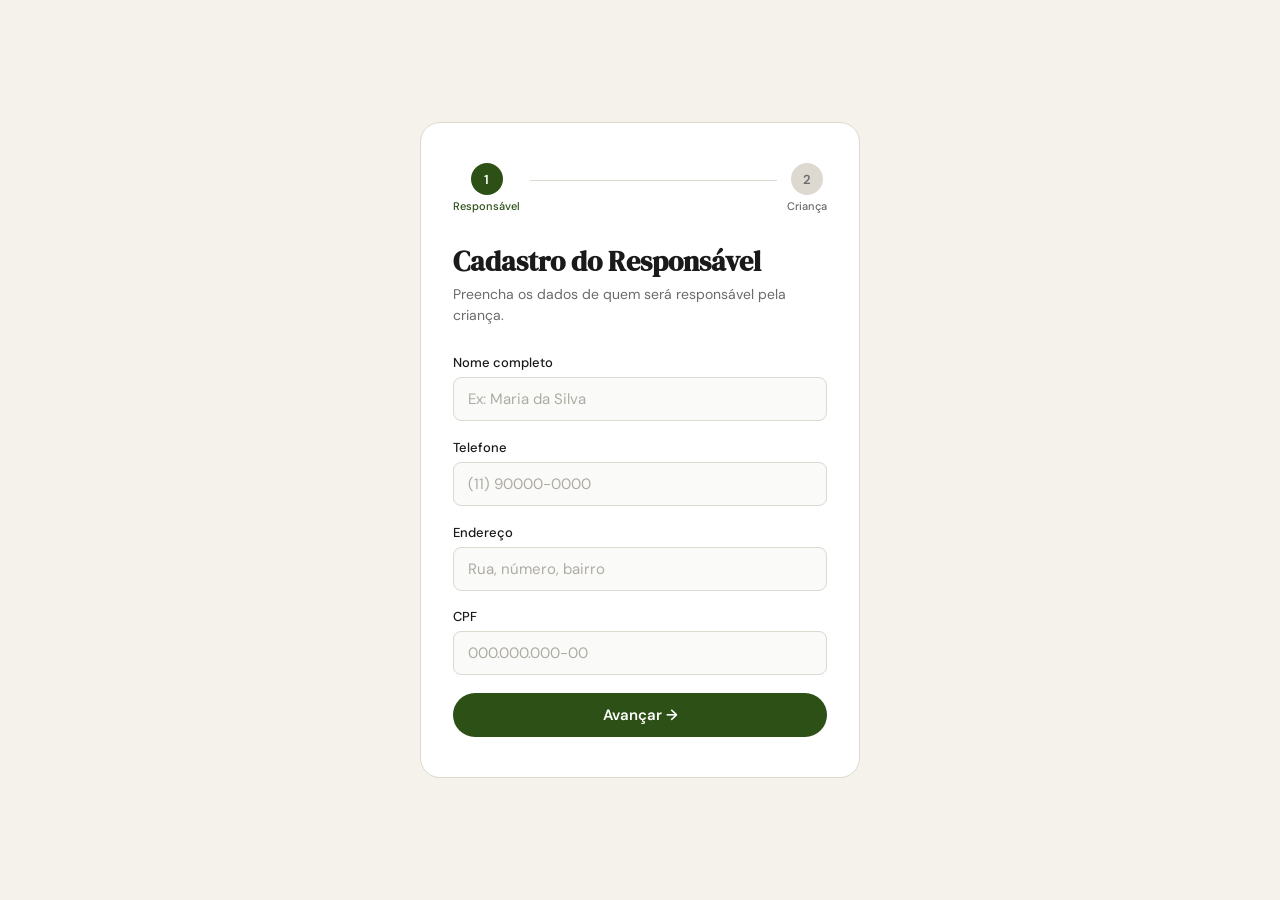
==== index.html @ 042e8318 "Atualização" ====
<!DOCTYPE html>
<html lang="pt-br">
<head>
  <meta charset="UTF-8">
  <meta name="viewport" content="width=device-width, initial-scale=1.0">
  <title>Cadastro</title>
  <style>
    @import url('https://fonts.googleapis.com/css2?family=DM+Sans:wght@400;500;600&family=DM+Serif+Display&display=swap');
 
    *, *::before, *::after { box-sizing: border-box; margin: 0; padding: 0; }
 
    :root {
      --bg: #F5F2EC;
      --surface: #FFFFFF;
      --accent: #2D5016;
      --accent-light: #E8F0DF;
      --text: #1A1A1A;
      --muted: #6B6B6B;
      --border: #DDD9D0;
      --error: #C0392B;
      --error-bg: #FDF0EE;
      --radius: 12px;
      --radius-sm: 8px;
    }
 
    body {
      font-family: 'DM Sans', sans-serif;
      background: var(--bg);
      min-height: 100vh;
      display: flex;
      align-items: center;
      justify-content: center;
      padding: 2rem 1rem;
    }
 
    /* ── Telas ── */
    .tela { display: none; width: 100%; justify-content: center; }
    .tela.ativa { display: flex; }
 
    .container {
      background: var(--surface);
      border-radius: 20px;
      border: 1px solid var(--border);
      padding: 2.5rem 2rem;
      width: 100%;
      max-width: 440px;
      animation: fadeUp 0.35s ease both;
    }
 
    @keyframes fadeUp {
      from { opacity: 0; transform: translateY(14px); }
      to   { opacity: 1; transform: translateY(0); }
    }
 
    /* ── Steps ── */
    .steps { display: flex; align-items: center; margin-bottom: 2rem; }
 
    .step { display: flex; flex-direction: column; align-items: center; gap: 4px; }
 
    .step-num {
      width: 32px; height: 32px; border-radius: 50%;
      background: var(--border); color: var(--muted);
      font-size: 13px; font-weight: 600;
      display: flex; align-items: center; justify-content: center;
      transition: all 0.25s;
    }
    .step.ativo .step-num  { background: var(--accent); color: #fff; }
    .step.feito .step-num  { background: var(--accent-light); color: var(--accent); }
 
    .step-label { font-size: 11px; color: var(--muted); font-weight: 500; }
    .step.ativo .step-label { color: var(--accent); }
 
    .step-line { flex: 1; height: 1px; background: var(--border); margin: 0 10px 16px; }
    .step-line.ativo { background: var(--accent); }
 
    /* ── Textos ── */
    h1 {
      font-family: 'DM Serif Display', serif;
      font-size: 1.75rem; color: var(--text);
      margin-bottom: 0.35rem; line-height: 1.2;
    }
    .sub { font-size: 14px; color: var(--muted); margin-bottom: 1.75rem; line-height: 1.5; }
 
    /* ── Campos ── */
    .field { margin-bottom: 1.1rem; }
    .field label { display: block; font-size: 13px; font-weight: 500; color: var(--text); margin-bottom: 6px; }
 
    .field input {
      width: 100%; padding: 11px 14px;
      border: 1px solid var(--border); border-radius: var(--radius-sm);
      font-size: 15px; font-family: 'DM Sans', sans-serif;
      color: var(--text); background: #FAFAF8; outline: none;
      transition: border-color 0.2s, box-shadow 0.2s;
    }
    .field input:focus {
      border-color: var(--accent);
      box-shadow: 0 0 0 3px rgba(45,80,22,0.1);
      background: #fff;
    }
    .field input::placeholder { color: #AEABA4; }
 
    .field .err { display: none; font-size: 12px; color: var(--error); margin-top: 5px; }
    .field.erro input  { border-color: var(--error); background: var(--error-bg); }
    .field.erro .err   { display: block; }
 
    /* ── Botões ── */
    .btn {
      flex: 1; padding: 12px;
      background: var(--accent); color: #fff;
      border: none; border-radius: 999px;
      font-size: 15px; font-weight: 600;
      font-family: 'DM Sans', sans-serif;
      cursor: pointer; transition: opacity 0.15s, transform 0.12s;
    }
    .btn:hover  { opacity: 0.88; }
    .btn:active { transform: scale(0.98); }
 
    .btn-sec {
      flex: 1; padding: 12px;
      background: transparent; color: var(--muted);
      border: 1px solid var(--border); border-radius: 999px;
      font-size: 15px; font-weight: 500;
      font-family: 'DM Sans', sans-serif;
      cursor: pointer; transition: background 0.15s;
    }
    .btn-sec:hover { background: var(--bg); }
 
    .btn-group { display: flex; gap: 8px; margin-top: 0.5rem; }
    .btn-solo  { display: flex; margin-top: 0.5rem; }
 
    /* ── Sucesso ── */
    .check-circle {
      width: 56px; height: 56px; border-radius: 50%;
      background: var(--accent-light); color: var(--accent);
      font-size: 22px; font-weight: 700;
      display: flex; align-items: center; justify-content: center;
      margin-bottom: 1.25rem;
    }
 
    .card-resumo {
      background: var(--bg); border: 1px solid var(--border);
      border-radius: var(--radius); padding: 1.25rem;
      margin: 1.5rem 0;
    }
 
    .card-resumo h2 {
      font-size: 11px; text-transform: uppercase;
      letter-spacing: 0.08em; color: var(--muted);
      font-weight: 600; margin-bottom: 0.75rem;
    }
 
    .resumo-row {
      display: flex; justify-content: space-between;
      align-items: flex-start; gap: 1rem;
      padding: 6px 0; border-bottom: 1px solid var(--border);
      font-size: 13px;
    }
    .resumo-row:last-child { border-bottom: none; }
    .resumo-row span   { color: var(--muted); }
    .resumo-row strong { color: var(--text); font-weight: 500; text-align: right; word-break: break-word; max-width: 60%; }
 
    .divider { height: 1px; background: var(--border); margin: 1rem 0; }
  </style>
</head>
<body>
 
  <!-- ══ TELA 1: Responsável ══ -->
  <div class="tela ativa" id="tela-1">
    <div class="container">
 
      <div class="steps">
        <div class="step ativo" id="s1">
          <div class="step-num">1</div>
          <div class="step-label">Responsável</div>
        </div>
        <div class="step-line" id="linha"></div>
        <div class="step" id="s2">
          <div class="step-num">2</div>
          <div class="step-label">Criança</div>
        </div>
      </div>
 
      <h1>Cadastro do Responsável</h1>
      <p class="sub">Preencha os dados de quem será responsável pela criança.</p>
 
      <div class="field" id="f-nome">
        <label for="nome">Nome completo</label>
        <input type="text" id="nome" placeholder="Ex: Maria da Silva">
        <span class="err">Campo obrigatório</span>
      </div>
 
      <div class="field" id="f-tel">
        <label for="tel">Telefone</label>
        <input type="text" id="tel" placeholder="(11) 90000-0000" maxlength="15">
        <span class="err">Campo obrigatório</span>
      </div>
 
      <div class="field" id="f-end">
        <label for="end">Endereço</label>
        <input type="text" id="end" placeholder="Rua, número, bairro">
        <span class="err">Campo obrigatório</span>
      </div>
 
      <div class="field" id="f-cpf">
        <label for="cpf">CPF</label>
        <input type="text" id="cpf" placeholder="000.000.000-00" maxlength="14">
        <span class="err">Campo obrigatório</span>
      </div>
 
      <div class="btn-solo">
        <button class="btn" onclick="irParaCrianca()">Avançar →</button>
      </div>
 
    </div>
  </div>
 
  <!-- ══ TELA 2: Criança ══ -->
  <div class="tela" id="tela-2">
    <div class="container">
 
      <div class="steps">
        <div class="step feito">
          <div class="step-num">✓</div>
          <div class="step-label">Responsável</div>
        </div>
        <div class="step-line ativo"></div>
        <div class="step ativo">
          <div class="step-num">2</div>
          <div class="step-label">Criança</div>
        </div>
      </div>
 
      <h1>Cadastro da Criança</h1>
      <p class="sub">Agora informe os dados da criança.</p>
 
      <div class="field" id="f-nc">
        <label for="nc">Nome da criança</label>
        <input type="text" id="nc" placeholder="Ex: João da Silva">
        <span class="err">Campo obrigatório</span>
      </div>
 
      <div class="field" id="f-idade">
        <label for="idade">Idade</label>
        <input type="number" id="idade" placeholder="Ex: 8" min="0" max="17">
        <span class="err">Campo obrigatório</span>
      </div>
 
      <div class="field" id="f-escola">
        <label for="escola">Escola</label>
        <input type="text" id="escola" placeholder="Ex: E.M. Monteiro Lobato">
        <span class="err">Campo obrigatório</span>
      </div>
 
      <div class="btn-group">
        <button class="btn-sec" onclick="voltarParaResponsavel()">← Voltar</button>
        <button class="btn"     onclick="finalizar()">Finalizar →</button>
      </div>
 
    </div>
  </div>
 
  <!-- ══ TELA 3: Sucesso ══ -->
  <div class="tela" id="tela-3">
    <div class="container">
 
      <div class="check-circle">✓</div>
      <h1>Cadastro Finalizado!</h1>
      <p class="sub">Todos os dados foram registrados com sucesso.</p>
 
      <div class="card-resumo">
        <h2>Responsável</h2>
        <div class="resumo-row"><span>Nome</span>    <strong id="r-nome"></strong></div>
        <div class="resumo-row"><span>Telefone</span><strong id="r-tel"></strong></div>
        <div class="resumo-row"><span>Endereço</span><strong id="r-end"></strong></div>
        <div class="resumo-row"><span>CPF</span>     <strong id="r-cpf"></strong></div>
 
        <div class="divider"></div>
 
        <h2>Criança</h2>
        <div class="resumo-row"><span>Nome</span>    <strong id="r-nc"></strong></div>
        <div class="resumo-row"><span>Idade</span>   <strong id="r-idade"></strong></div>
        <div class="resumo-row"><span>Escola</span>  <strong id="r-escola"></strong></div>
      </div>
 
      <div class="btn-solo">
        <button class="btn" onclick="novoCadastro()">Novo Cadastro</button>
      </div>
 
    </div>
  </div>
 
  <script>
    // Dados em memória (sem localStorage)
    const dados = {}
 
    // ── Máscaras ──
    document.getElementById('tel').addEventListener('input', function () {
      let v = this.value.replace(/\D/g, '').slice(0, 11)
      if (v.length > 10) v = v.replace(/^(\d{2})(\d{5})(\d{4})/, '($1) $2-$3')
      else if (v.length > 6) v = v.replace(/^(\d{2})(\d{4})(\d*)/, '($1) $2-$3')
      else if (v.length > 2) v = v.replace(/^(\d{2})(\d*)/, '($1) $2')
      this.value = v
    })
 
    document.getElementById('cpf').addEventListener('input', function () {
      let v = this.value.replace(/\D/g, '').slice(0, 11)
      if (v.length > 9) v = v.replace(/^(\d{3})(\d{3})(\d{3})(\d{1,2})/, '$1.$2.$3-$4')
      else if (v.length > 6) v = v.replace(/^(\d{3})(\d{3})(\d*)/, '$1.$2.$3')
      else if (v.length > 3) v = v.replace(/^(\d{3})(\d*)/, '$1.$2')
      this.value = v
    })
 
    // ── Helpers ──
    function mostrarTela(id) {
      document.querySelectorAll('.tela').forEach(t => t.classList.remove('ativa'))
      document.getElementById(id).classList.add('ativa')
      // Força re-animação
      const c = document.querySelector('#' + id + ' .container')
      c.style.animation = 'none'
      c.offsetHeight // reflow
      c.style.animation = ''
    }
 
    function validar(inputId, fieldId) {
      const val = document.getElementById(inputId).value.trim()
      const field = document.getElementById(fieldId)
      if (!val) { field.classList.add('erro'); return false }
      field.classList.remove('erro'); return true
    }
 
    // ── Tela 1 → 2 ──
    function irParaCrianca() {
      const ok = [
        validar('nome', 'f-nome'),
        validar('tel',  'f-tel'),
        validar('end',  'f-end'),
        validar('cpf',  'f-cpf')
      ].every(Boolean)
 
      if (!ok) return
 
      dados.nome = document.getElementById('nome').value.trim()
      dados.tel  = document.getElementById('tel').value.trim()
      dados.end  = document.getElementById('end').value.trim()
      dados.cpf  = document.getElementById('cpf').value.trim()
 
      mostrarTela('tela-2')
    }
 
    // ── Tela 2 → 1 ──
    function voltarParaResponsavel() {
      mostrarTela('tela-1')
    }
 
    // ── Tela 2 → 3 ──
    function finalizar() {
      const ok = [
        validar('nc',     'f-nc'),
        validar('idade',  'f-idade'),
        validar('escola', 'f-escola')
      ].every(Boolean)
 
      if (!ok) return
 
      dados.nc     = document.getElementById('nc').value.trim()
      dados.idade  = document.getElementById('idade').value.trim() + ' anos'
      dados.escola = document.getElementById('escola').value.trim()
 
      // Preenche o resumo
      document.getElementById('r-nome').textContent  = dados.nome
      document.getElementById('r-tel').textContent   = dados.tel
      document.getElementById('r-end').textContent   = dados.end
      document.getElementById('r-cpf').textContent   = dados.cpf
      document.getElementById('r-nc').textContent    = dados.nc
      document.getElementById('r-idade').textContent = dados.idade
      document.getElementById('r-escola').textContent= dados.escola
 
      mostrarTela('tela-3')
    }
 
    // ── Recomeçar ──
    function novoCadastro() {
      ['nome','tel','end','cpf','nc','idade','escola'].forEach(id => {
        document.getElementById(id).value = ''
      })
      ;['f-nome','f-tel','f-end','f-cpf','f-nc','f-idade','f-escola'].forEach(id => {
        document.getElementById(id).classList.remove('erro')
      })
      Object.keys(dados).forEach(k => delete dados[k])
      mostrarTela('tela-1')
    }
  </script>
 
</body>
</html>
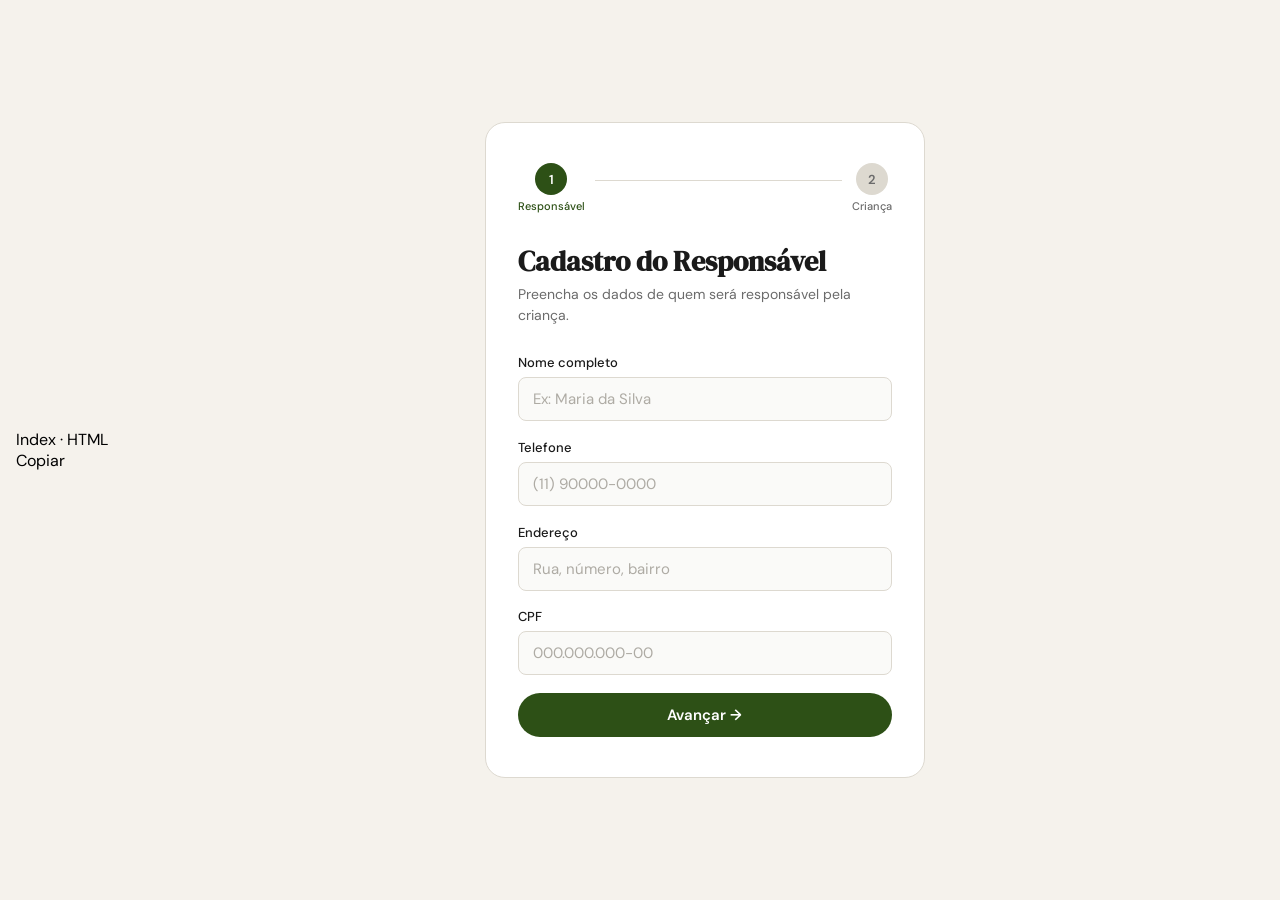
==== commit 560d13b4: "Atualização" ====
--- a/index.html
+++ b/index.html
@@ -1,3 +1,5 @@
+Index · HTML
+Copiar
 
 <!DOCTYPE html>
 <html lang="pt-br">
@@ -34,7 +36,6 @@
       padding: 2rem 1rem;
     }
  
-    /* ── Telas ── */
     .tela { display: none; width: 100%; justify-content: center; }
     .tela.ativa { display: flex; }
  
@@ -53,11 +54,8 @@
       to   { opacity: 1; transform: translateY(0); }
     }
  
-    /* ── Steps ── */
     .steps { display: flex; align-items: center; margin-bottom: 2rem; }
- 
     .step { display: flex; flex-direction: column; align-items: center; gap: 4px; }
- 
     .step-num {
       width: 32px; height: 32px; border-radius: 50%;
       background: var(--border); color: var(--muted);
@@ -65,16 +63,13 @@
       display: flex; align-items: center; justify-content: center;
       transition: all 0.25s;
     }
-    .step.ativo .step-num  { background: var(--accent); color: #fff; }
-    .step.feito .step-num  { background: var(--accent-light); color: var(--accent); }
- 
+    .step.ativo .step-num { background: var(--accent); color: #fff; }
+    .step.feito .step-num { background: var(--accent-light); color: var(--accent); }
     .step-label { font-size: 11px; color: var(--muted); font-weight: 500; }
     .step.ativo .step-label { color: var(--accent); }
- 
     .step-line { flex: 1; height: 1px; background: var(--border); margin: 0 10px 16px; }
     .step-line.ativo { background: var(--accent); }
  
-    /* ── Textos ── */
     h1 {
       font-family: 'DM Serif Display', serif;
       font-size: 1.75rem; color: var(--text);
@@ -82,10 +77,8 @@
     }
     .sub { font-size: 14px; color: var(--muted); margin-bottom: 1.75rem; line-height: 1.5; }
  
-    /* ── Campos ── */
     .field { margin-bottom: 1.1rem; }
     .field label { display: block; font-size: 13px; font-weight: 500; color: var(--text); margin-bottom: 6px; }
- 
     .field input {
       width: 100%; padding: 11px 14px;
       border: 1px solid var(--border); border-radius: var(--radius-sm);
@@ -99,12 +92,10 @@
       background: #fff;
     }
     .field input::placeholder { color: #AEABA4; }
- 
     .field .err { display: none; font-size: 12px; color: var(--error); margin-top: 5px; }
-    .field.erro input  { border-color: var(--error); background: var(--error-bg); }
-    .field.erro .err   { display: block; }
- 
-    /* ── Botões ── */
+    .field.erro input { border-color: var(--error); background: var(--error-bg); }
+    .field.erro .err  { display: block; }
+ 
     .btn {
       flex: 1; padding: 12px;
       background: var(--accent); color: #fff;
@@ -115,6 +106,7 @@
     }
     .btn:hover  { opacity: 0.88; }
     .btn:active { transform: scale(0.98); }
+    .btn:disabled { opacity: 0.55; cursor: not-allowed; transform: none; }
  
     .btn-sec {
       flex: 1; padding: 12px;
@@ -129,7 +121,23 @@
     .btn-group { display: flex; gap: 8px; margin-top: 0.5rem; }
     .btn-solo  { display: flex; margin-top: 0.5rem; }
  
-    /* ── Sucesso ── */
+    .spinner {
+      display: inline-block; width: 16px; height: 16px;
+      border: 2px solid rgba(255,255,255,0.4);
+      border-top-color: #fff; border-radius: 50%;
+      animation: spin 0.7s linear infinite;
+      vertical-align: middle; margin-right: 6px;
+    }
+    @keyframes spin { to { transform: rotate(360deg); } }
+ 
+    .alerta-erro {
+      display: none; background: var(--error-bg);
+      border: 1px solid var(--error); border-radius: var(--radius-sm);
+      color: var(--error); font-size: 13px;
+      padding: 10px 14px; margin-top: 12px; line-height: 1.5;
+    }
+    .alerta-erro.visivel { display: block; }
+ 
     .check-circle {
       width: 56px; height: 56px; border-radius: 50%;
       background: var(--accent-light); color: var(--accent);
@@ -140,26 +148,21 @@
  
     .card-resumo {
       background: var(--bg); border: 1px solid var(--border);
-      border-radius: var(--radius); padding: 1.25rem;
-      margin: 1.5rem 0;
-    }
- 
+      border-radius: var(--radius); padding: 1.25rem; margin: 1.5rem 0;
+    }
     .card-resumo h2 {
       font-size: 11px; text-transform: uppercase;
       letter-spacing: 0.08em; color: var(--muted);
       font-weight: 600; margin-bottom: 0.75rem;
     }
- 
     .resumo-row {
       display: flex; justify-content: space-between;
       align-items: flex-start; gap: 1rem;
-      padding: 6px 0; border-bottom: 1px solid var(--border);
-      font-size: 13px;
+      padding: 6px 0; border-bottom: 1px solid var(--border); font-size: 13px;
     }
     .resumo-row:last-child { border-bottom: none; }
     .resumo-row span   { color: var(--muted); }
     .resumo-row strong { color: var(--text); font-weight: 500; text-align: right; word-break: break-word; max-width: 60%; }
- 
     .divider { height: 1px; background: var(--border); margin: 1rem 0; }
   </style>
 </head>
@@ -168,14 +171,13 @@
   <!-- ══ TELA 1: Responsável ══ -->
   <div class="tela ativa" id="tela-1">
     <div class="container">
- 
       <div class="steps">
-        <div class="step ativo" id="s1">
+        <div class="step ativo">
           <div class="step-num">1</div>
           <div class="step-label">Responsável</div>
         </div>
-        <div class="step-line" id="linha"></div>
-        <div class="step" id="s2">
+        <div class="step-line"></div>
+        <div class="step">
           <div class="step-num">2</div>
           <div class="step-label">Criança</div>
         </div>
@@ -189,19 +191,16 @@
         <input type="text" id="nome" placeholder="Ex: Maria da Silva">
         <span class="err">Campo obrigatório</span>
       </div>
- 
       <div class="field" id="f-tel">
         <label for="tel">Telefone</label>
         <input type="text" id="tel" placeholder="(11) 90000-0000" maxlength="15">
         <span class="err">Campo obrigatório</span>
       </div>
- 
       <div class="field" id="f-end">
         <label for="end">Endereço</label>
         <input type="text" id="end" placeholder="Rua, número, bairro">
         <span class="err">Campo obrigatório</span>
       </div>
- 
       <div class="field" id="f-cpf">
         <label for="cpf">CPF</label>
         <input type="text" id="cpf" placeholder="000.000.000-00" maxlength="14">
@@ -211,14 +210,12 @@
       <div class="btn-solo">
         <button class="btn" onclick="irParaCrianca()">Avançar →</button>
       </div>
- 
     </div>
   </div>
  
   <!-- ══ TELA 2: Criança ══ -->
   <div class="tela" id="tela-2">
     <div class="container">
- 
       <div class="steps">
         <div class="step feito">
           <div class="step-num">✓</div>
@@ -239,13 +236,11 @@
         <input type="text" id="nc" placeholder="Ex: João da Silva">
         <span class="err">Campo obrigatório</span>
       </div>
- 
       <div class="field" id="f-idade">
         <label for="idade">Idade</label>
         <input type="number" id="idade" placeholder="Ex: 8" min="0" max="17">
         <span class="err">Campo obrigatório</span>
       </div>
- 
       <div class="field" id="f-escola">
         <label for="escola">Escola</label>
         <input type="text" id="escola" placeholder="Ex: E.M. Monteiro Lobato">
@@ -254,19 +249,21 @@
  
       <div class="btn-group">
         <button class="btn-sec" onclick="voltarParaResponsavel()">← Voltar</button>
-        <button class="btn"     onclick="finalizar()">Finalizar →</button>
-      </div>
- 
+        <button class="btn" id="btn-finalizar" onclick="finalizar()">Finalizar →</button>
+      </div>
+ 
+      <div class="alerta-erro" id="alerta-erro">
+        Não foi possível salvar os dados. Verifique sua conexão e tente novamente.
+      </div>
     </div>
   </div>
  
   <!-- ══ TELA 3: Sucesso ══ -->
   <div class="tela" id="tela-3">
     <div class="container">
- 
       <div class="check-circle">✓</div>
       <h1>Cadastro Finalizado!</h1>
-      <p class="sub">Todos os dados foram registrados com sucesso.</p>
+      <p class="sub">Seus dados foram salvos com sucesso. Em breve entraremos em contato.</p>
  
       <div class="card-resumo">
         <h2>Responsável</h2>
@@ -274,9 +271,7 @@
         <div class="resumo-row"><span>Telefone</span><strong id="r-tel"></strong></div>
         <div class="resumo-row"><span>Endereço</span><strong id="r-end"></strong></div>
         <div class="resumo-row"><span>CPF</span>     <strong id="r-cpf"></strong></div>
- 
         <div class="divider"></div>
- 
         <h2>Criança</h2>
         <div class="resumo-row"><span>Nome</span>    <strong id="r-nc"></strong></div>
         <div class="resumo-row"><span>Idade</span>   <strong id="r-idade"></strong></div>
@@ -286,18 +281,21 @@
       <div class="btn-solo">
         <button class="btn" onclick="novoCadastro()">Novo Cadastro</button>
       </div>
- 
     </div>
   </div>
  
   <script>
-    // Dados em memória (sem localStorage)
+    // =============================================
+    // ⚠️ COLE AQUI A URL DO SEU GOOGLE APPS SCRIPT
+    // =============================================
+    const SCRIPT_URL = 'SUA_URL_AQUIhttps://script.google.com/macros/s/AKfycbxx3mJ0pJhc04HouPJ8ChbS16bAeaCc7vQe6tAn6NSWT9YIHdZJD5lqYqM-faDkV07s/exec'
+ 
     const dados = {}
  
     // ── Máscaras ──
     document.getElementById('tel').addEventListener('input', function () {
       let v = this.value.replace(/\D/g, '').slice(0, 11)
-      if (v.length > 10) v = v.replace(/^(\d{2})(\d{5})(\d{4})/, '($1) $2-$3')
+      if (v.length > 10)     v = v.replace(/^(\d{2})(\d{5})(\d{4})/, '($1) $2-$3')
       else if (v.length > 6) v = v.replace(/^(\d{2})(\d{4})(\d*)/, '($1) $2-$3')
       else if (v.length > 2) v = v.replace(/^(\d{2})(\d*)/, '($1) $2')
       this.value = v
@@ -305,7 +303,7 @@
  
     document.getElementById('cpf').addEventListener('input', function () {
       let v = this.value.replace(/\D/g, '').slice(0, 11)
-      if (v.length > 9) v = v.replace(/^(\d{3})(\d{3})(\d{3})(\d{1,2})/, '$1.$2.$3-$4')
+      if (v.length > 9)      v = v.replace(/^(\d{3})(\d{3})(\d{3})(\d{1,2})/, '$1.$2.$3-$4')
       else if (v.length > 6) v = v.replace(/^(\d{3})(\d{3})(\d*)/, '$1.$2.$3')
       else if (v.length > 3) v = v.replace(/^(\d{3})(\d*)/, '$1.$2')
       this.value = v
@@ -315,10 +313,9 @@
     function mostrarTela(id) {
       document.querySelectorAll('.tela').forEach(t => t.classList.remove('ativa'))
       document.getElementById(id).classList.add('ativa')
-      // Força re-animação
       const c = document.querySelector('#' + id + ' .container')
       c.style.animation = 'none'
-      c.offsetHeight // reflow
+      c.offsetHeight
       c.style.animation = ''
     }
  
@@ -337,7 +334,6 @@
         validar('end',  'f-end'),
         validar('cpf',  'f-cpf')
       ].every(Boolean)
- 
       if (!ok) return
  
       dados.nome = document.getElementById('nome').value.trim()
@@ -348,40 +344,57 @@
       mostrarTela('tela-2')
     }
  
-    // ── Tela 2 → 1 ──
     function voltarParaResponsavel() {
       mostrarTela('tela-1')
     }
  
-    // ── Tela 2 → 3 ──
-    function finalizar() {
+    // ── Tela 2 → enviar → Tela 3 ──
+    async function finalizar() {
       const ok = [
-        validar('nc',     'f-nc'),
-        validar('idade',  'f-idade'),
-        validar('escola', 'f-escola')
+        validar('nc',    'f-nc'),
+        validar('idade', 'f-idade'),
+        validar('escola','f-escola')
       ].every(Boolean)
- 
       if (!ok) return
  
       dados.nc     = document.getElementById('nc').value.trim()
       dados.idade  = document.getElementById('idade').value.trim() + ' anos'
       dados.escola = document.getElementById('escola').value.trim()
  
-      // Preenche o resumo
-      document.getElementById('r-nome').textContent  = dados.nome
-      document.getElementById('r-tel').textContent   = dados.tel
-      document.getElementById('r-end').textContent   = dados.end
-      document.getElementById('r-cpf').textContent   = dados.cpf
-      document.getElementById('r-nc').textContent    = dados.nc
-      document.getElementById('r-idade').textContent = dados.idade
-      document.getElementById('r-escola').textContent= dados.escola
- 
-      mostrarTela('tela-3')
+      const btn = document.getElementById('btn-finalizar')
+      btn.disabled = true
+      btn.innerHTML = '<span class="spinner"></span> Salvando...'
+      document.getElementById('alerta-erro').classList.remove('visivel')
+ 
+      try {
+        await fetch(SCRIPT_URL, {
+          method: 'POST',
+          mode: 'no-cors',
+          headers: { 'Content-Type': 'application/json' },
+          body: JSON.stringify(dados)
+        })
+ 
+        document.getElementById('r-nome').textContent   = dados.nome
+        document.getElementById('r-tel').textContent    = dados.tel
+        document.getElementById('r-end').textContent    = dados.end
+        document.getElementById('r-cpf').textContent    = dados.cpf
+        document.getElementById('r-nc').textContent     = dados.nc
+        document.getElementById('r-idade').textContent  = dados.idade
+        document.getElementById('r-escola').textContent = dados.escola
+ 
+        mostrarTela('tela-3')
+ 
+      } catch (e) {
+        document.getElementById('alerta-erro').classList.add('visivel')
+      } finally {
+        btn.disabled = false
+        btn.innerHTML = 'Finalizar →'
+      }
     }
  
     // ── Recomeçar ──
     function novoCadastro() {
-      ['nome','tel','end','cpf','nc','idade','escola'].forEach(id => {
+      ;['nome','tel','end','cpf','nc','idade','escola'].forEach(id => {
         document.getElementById(id).value = ''
       })
       ;['f-nome','f-tel','f-end','f-cpf','f-nc','f-idade','f-escola'].forEach(id => {
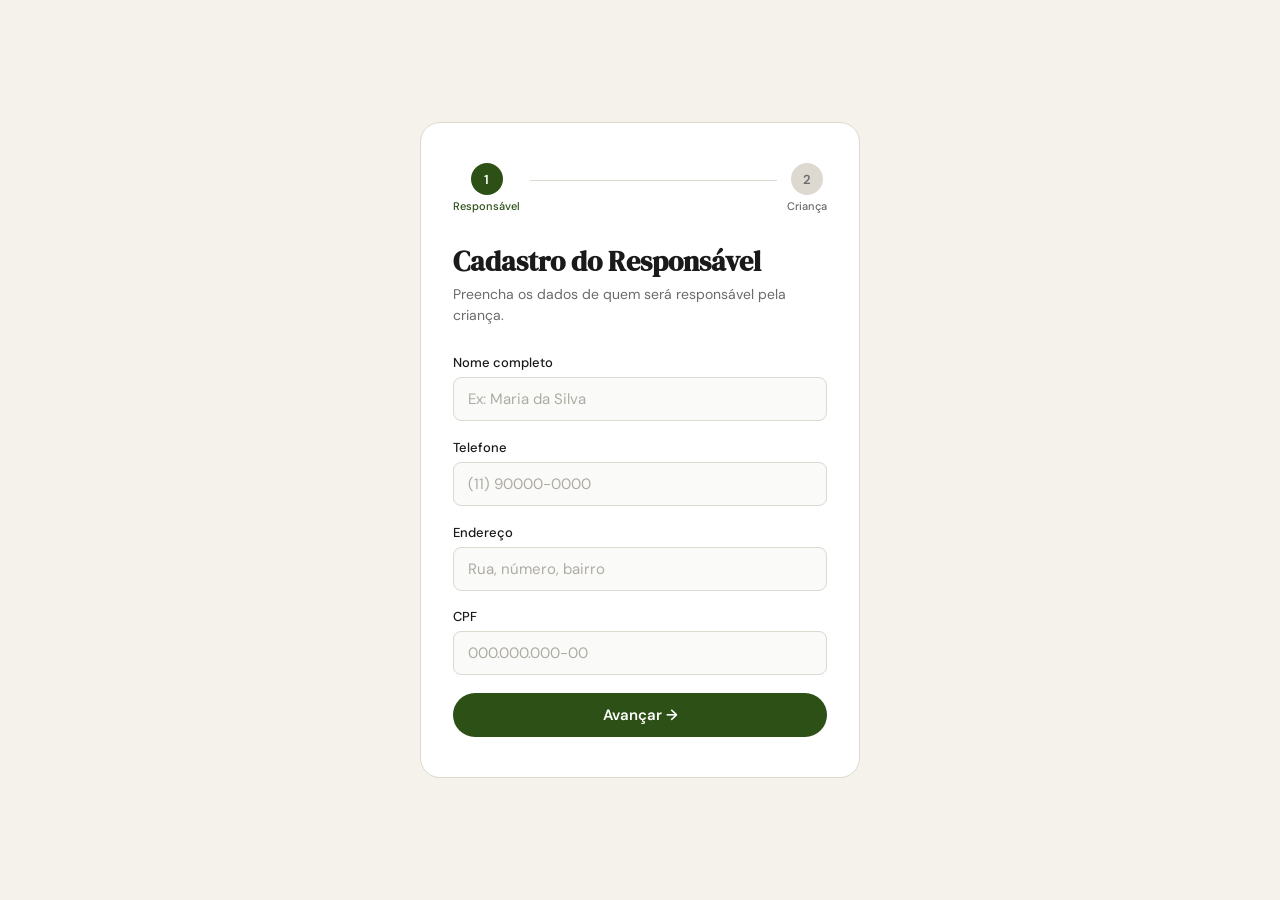
==== commit 054b744d: "Atualização" ====
--- a/index.html
+++ b/index.html
@@ -1,6 +1,3 @@
-Index · HTML
-Copiar
-
 <!DOCTYPE html>
 <html lang="pt-br">
 <head>
@@ -286,7 +283,6 @@
  
   <script>
     // =============================================
-    // ⚠️ COLE AQUI A URL DO SEU GOOGLE APPS SCRIPT
     // =============================================
     const SCRIPT_URL = 'SUA_URL_AQUIhttps://script.google.com/macros/s/AKfycbxx3mJ0pJhc04HouPJ8ChbS16bAeaCc7vQe6tAn6NSWT9YIHdZJD5lqYqM-faDkV07s/exec'
  
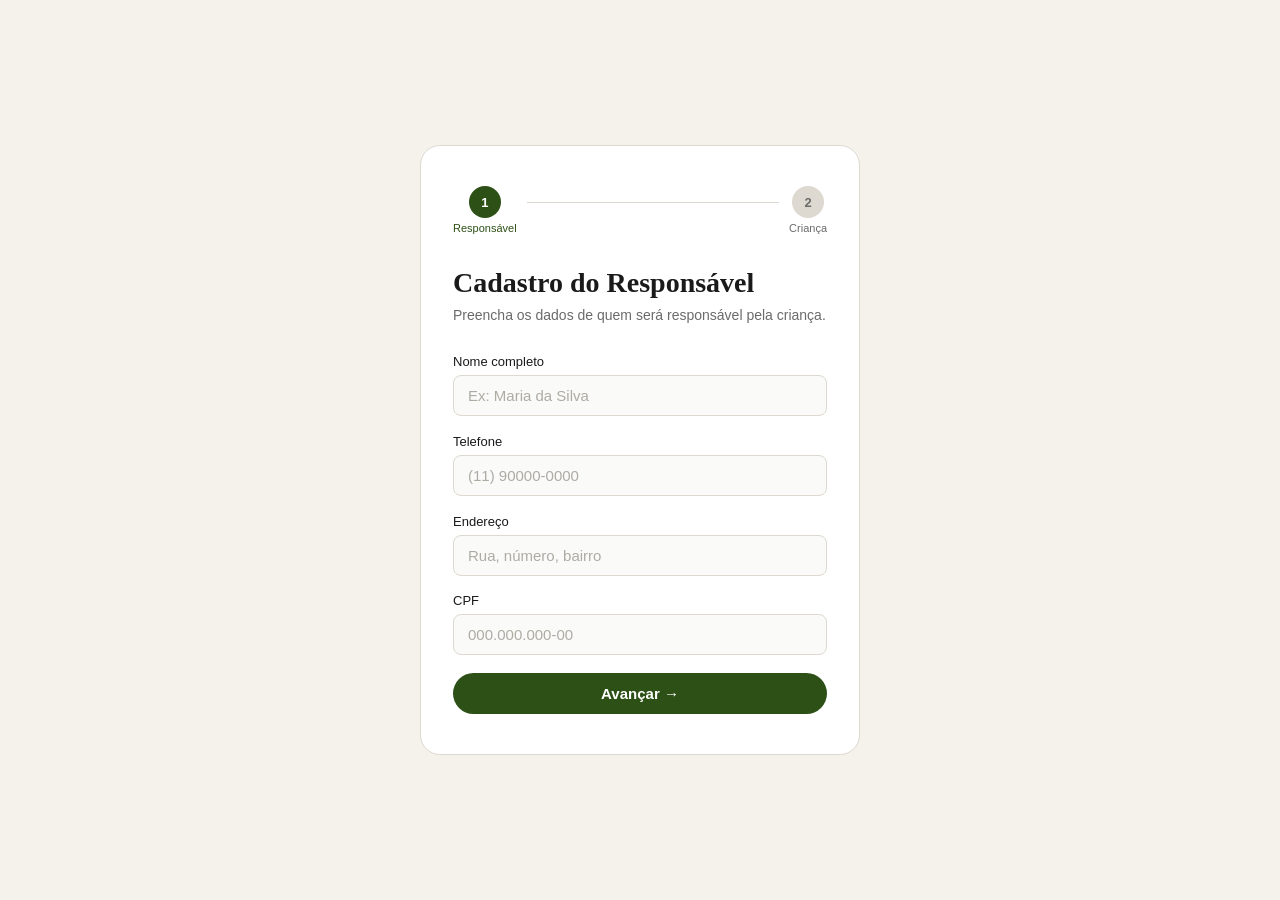
==== commit af8f7213: "Atualização" ====
--- a/index.html
+++ b/index.html
@@ -5,10 +5,10 @@
   <meta name="viewport" content="width=device-width, initial-scale=1.0">
   <title>Cadastro</title>
   <style>
-    @import url('https://fonts.googleapis.com/css2?family=DM+Sans:wght@400;500;600&family=DM+Serif+Display&display=swap');
- 
+    @import url('https://script.google.com/macros/s/AKfycbznVZQejUPd-xYP3mdx-QSCzIjX6BRHXQr9naQ38PmGboKGo1kmXxC13J72HJXNmxQu/exec');
+
     *, *::before, *::after { box-sizing: border-box; margin: 0; padding: 0; }
- 
+
     :root {
       --bg: #F5F2EC;
       --surface: #FFFFFF;
@@ -22,7 +22,7 @@
       --radius: 12px;
       --radius-sm: 8px;
     }
- 
+
     body {
       font-family: 'DM Sans', sans-serif;
       background: var(--bg);
@@ -32,10 +32,10 @@
       justify-content: center;
       padding: 2rem 1rem;
     }
- 
+
     .tela { display: none; width: 100%; justify-content: center; }
     .tela.ativa { display: flex; }
- 
+
     .container {
       background: var(--surface);
       border-radius: 20px;
@@ -45,12 +45,12 @@
       max-width: 440px;
       animation: fadeUp 0.35s ease both;
     }
- 
+
     @keyframes fadeUp {
       from { opacity: 0; transform: translateY(14px); }
       to   { opacity: 1; transform: translateY(0); }
     }
- 
+
     .steps { display: flex; align-items: center; margin-bottom: 2rem; }
     .step { display: flex; flex-direction: column; align-items: center; gap: 4px; }
     .step-num {
@@ -66,33 +66,59 @@
     .step.ativo .step-label { color: var(--accent); }
     .step-line { flex: 1; height: 1px; background: var(--border); margin: 0 10px 16px; }
     .step-line.ativo { background: var(--accent); }
- 
+
     h1 {
       font-family: 'DM Serif Display', serif;
       font-size: 1.75rem; color: var(--text);
       margin-bottom: 0.35rem; line-height: 1.2;
     }
     .sub { font-size: 14px; color: var(--muted); margin-bottom: 1.75rem; line-height: 1.5; }
- 
+
     .field { margin-bottom: 1.1rem; }
     .field label { display: block; font-size: 13px; font-weight: 500; color: var(--text); margin-bottom: 6px; }
-    .field input {
+
+    .field input,
+    .field select {
       width: 100%; padding: 11px 14px;
       border: 1px solid var(--border); border-radius: var(--radius-sm);
       font-size: 15px; font-family: 'DM Sans', sans-serif;
       color: var(--text); background: #FAFAF8; outline: none;
       transition: border-color 0.2s, box-shadow 0.2s;
-    }
-    .field input:focus {
+      appearance: none; -webkit-appearance: none;
+    }
+
+    .select-wrap {
+      position: relative;
+    }
+    .select-wrap::after {
+      content: '';
+      position: absolute;
+      right: 14px;
+      top: 50%;
+      transform: translateY(-50%);
+      width: 0; height: 0;
+      border-left: 5px solid transparent;
+      border-right: 5px solid transparent;
+      border-top: 6px solid var(--muted);
+      pointer-events: none;
+    }
+
+    .field select option[value=""] { color: #AEABA4; }
+
+    .field input:focus,
+    .field select:focus {
       border-color: var(--accent);
       box-shadow: 0 0 0 3px rgba(45,80,22,0.1);
       background: #fff;
     }
     .field input::placeholder { color: #AEABA4; }
     .field .err { display: none; font-size: 12px; color: var(--error); margin-top: 5px; }
-    .field.erro input { border-color: var(--error); background: var(--error-bg); }
+    .field.erro input,
+    .field.erro select { border-color: var(--error); background: var(--error-bg); }
     .field.erro .err  { display: block; }
- 
+
+    .field-row { display: grid; grid-template-columns: 1fr 1fr; gap: 10px; }
+
     .btn {
       flex: 1; padding: 12px;
       background: var(--accent); color: #fff;
@@ -104,7 +130,7 @@
     .btn:hover  { opacity: 0.88; }
     .btn:active { transform: scale(0.98); }
     .btn:disabled { opacity: 0.55; cursor: not-allowed; transform: none; }
- 
+
     .btn-sec {
       flex: 1; padding: 12px;
       background: transparent; color: var(--muted);
@@ -114,10 +140,10 @@
       cursor: pointer; transition: background 0.15s;
     }
     .btn-sec:hover { background: var(--bg); }
- 
+
     .btn-group { display: flex; gap: 8px; margin-top: 0.5rem; }
     .btn-solo  { display: flex; margin-top: 0.5rem; }
- 
+
     .spinner {
       display: inline-block; width: 16px; height: 16px;
       border: 2px solid rgba(255,255,255,0.4);
@@ -126,7 +152,7 @@
       vertical-align: middle; margin-right: 6px;
     }
     @keyframes spin { to { transform: rotate(360deg); } }
- 
+
     .alerta-erro {
       display: none; background: var(--error-bg);
       border: 1px solid var(--error); border-radius: var(--radius-sm);
@@ -134,7 +160,7 @@
       padding: 10px 14px; margin-top: 12px; line-height: 1.5;
     }
     .alerta-erro.visivel { display: block; }
- 
+
     .check-circle {
       width: 56px; height: 56px; border-radius: 50%;
       background: var(--accent-light); color: var(--accent);
@@ -142,7 +168,7 @@
       display: flex; align-items: center; justify-content: center;
       margin-bottom: 1.25rem;
     }
- 
+
     .card-resumo {
       background: var(--bg); border: 1px solid var(--border);
       border-radius: var(--radius); padding: 1.25rem; margin: 1.5rem 0;
@@ -164,7 +190,7 @@
   </style>
 </head>
 <body>
- 
+
   <!-- ══ TELA 1: Responsável ══ -->
   <div class="tela ativa" id="tela-1">
     <div class="container">
@@ -179,10 +205,10 @@
           <div class="step-label">Criança</div>
         </div>
       </div>
- 
+
       <h1>Cadastro do Responsável</h1>
       <p class="sub">Preencha os dados de quem será responsável pela criança.</p>
- 
+
       <div class="field" id="f-nome">
         <label for="nome">Nome completo</label>
         <input type="text" id="nome" placeholder="Ex: Maria da Silva">
@@ -203,13 +229,13 @@
         <input type="text" id="cpf" placeholder="000.000.000-00" maxlength="14">
         <span class="err">Campo obrigatório</span>
       </div>
- 
+
       <div class="btn-solo">
         <button class="btn" onclick="irParaCrianca()">Avançar →</button>
       </div>
     </div>
   </div>
- 
+
   <!-- ══ TELA 2: Criança ══ -->
   <div class="tela" id="tela-2">
     <div class="container">
@@ -224,44 +250,83 @@
           <div class="step-label">Criança</div>
         </div>
       </div>
- 
+
       <h1>Cadastro da Criança</h1>
       <p class="sub">Agora informe os dados da criança.</p>
- 
+
       <div class="field" id="f-nc">
         <label for="nc">Nome da criança</label>
         <input type="text" id="nc" placeholder="Ex: João da Silva">
         <span class="err">Campo obrigatório</span>
       </div>
+
       <div class="field" id="f-idade">
         <label for="idade">Idade</label>
         <input type="number" id="idade" placeholder="Ex: 8" min="0" max="17">
         <span class="err">Campo obrigatório</span>
       </div>
+
       <div class="field" id="f-escola">
         <label for="escola">Escola</label>
-        <input type="text" id="escola" placeholder="Ex: E.M. Monteiro Lobato">
-        <span class="err">Campo obrigatório</span>
-      </div>
- 
+        <div class="select-wrap">
+          <select id="escola">
+            <option value="">Selecione a escola</option>
+            <option value="EMEF Galdino Lopes Chagas">EMEF Galdino Lopes Chagas</option>
+            <option value="EMEF João Solimeu">EMEF João Solimeu</option>
+            <option value="CEMEI Batuira">CEMEI Batuira</option>
+            <option value="CEI Casa da Criança">CEI Casa da Criança</option>
+            <option value="CEI Boaventura">CEI Boaventura</option>
+            <option value="CEI Arco-Íris">CEI Arco-Íris</option>
+          </select>
+        </div>
+        <span class="err">Selecione uma escola</span>
+      </div>
+
+      <div class="field-row">
+        <div class="field" id="f-periodo">
+          <label for="periodo">Período</label>
+          <div class="select-wrap">
+            <select id="periodo">
+              <option value="">Selecione</option>
+              <option value="Manhã">Manhã</option>
+              <option value="Tarde">Tarde</option>
+            </select>
+          </div>
+          <span class="err">Obrigatório</span>
+        </div>
+
+        <div class="field" id="f-vencimento">
+          <label for="vencimento">Vencimento</label>
+          <div class="select-wrap">
+            <select id="vencimento">
+              <option value="">Selecione</option>
+              <option value="Dia 05">Dia 05</option>
+              <option value="Dia 15">Dia 15</option>
+              <option value="Dia 25">Dia 25</option>
+            </select>
+          </div>
+          <span class="err">Obrigatório</span>
+        </div>
+      </div>
+
       <div class="btn-group">
         <button class="btn-sec" onclick="voltarParaResponsavel()">← Voltar</button>
         <button class="btn" id="btn-finalizar" onclick="finalizar()">Finalizar →</button>
       </div>
- 
+
       <div class="alerta-erro" id="alerta-erro">
         Não foi possível salvar os dados. Verifique sua conexão e tente novamente.
       </div>
     </div>
   </div>
- 
+
   <!-- ══ TELA 3: Sucesso ══ -->
   <div class="tela" id="tela-3">
     <div class="container">
       <div class="check-circle">✓</div>
       <h1>Cadastro Finalizado!</h1>
       <p class="sub">Seus dados foram salvos com sucesso. Em breve entraremos em contato.</p>
- 
+
       <div class="card-resumo">
         <h2>Responsável</h2>
         <div class="resumo-row"><span>Nome</span>    <strong id="r-nome"></strong></div>
@@ -270,24 +335,24 @@
         <div class="resumo-row"><span>CPF</span>     <strong id="r-cpf"></strong></div>
         <div class="divider"></div>
         <h2>Criança</h2>
-        <div class="resumo-row"><span>Nome</span>    <strong id="r-nc"></strong></div>
-        <div class="resumo-row"><span>Idade</span>   <strong id="r-idade"></strong></div>
-        <div class="resumo-row"><span>Escola</span>  <strong id="r-escola"></strong></div>
-      </div>
- 
+        <div class="resumo-row"><span>Nome</span>       <strong id="r-nc"></strong></div>
+        <div class="resumo-row"><span>Idade</span>      <strong id="r-idade"></strong></div>
+        <div class="resumo-row"><span>Escola</span>     <strong id="r-escola"></strong></div>
+        <div class="resumo-row"><span>Período</span>    <strong id="r-periodo"></strong></div>
+        <div class="resumo-row"><span>Vencimento</span> <strong id="r-vencimento"></strong></div>
+      </div>
+
       <div class="btn-solo">
         <button class="btn" onclick="novoCadastro()">Novo Cadastro</button>
       </div>
     </div>
   </div>
- 
+
   <script>
-    // =============================================
-    // =============================================
-    const SCRIPT_URL = 'SUA_URL_AQUIhttps://script.google.com/macros/s/AKfycbxx3mJ0pJhc04HouPJ8ChbS16bAeaCc7vQe6tAn6NSWT9YIHdZJD5lqYqM-faDkV07s/exec'
- 
+    const SCRIPT_URL = 'https://script.google.com/macros/s/AKfycbxx3mJ0pJhc04HouPJ8ChbS16bAeaCc7vQe6tAn6NSWT9YIHdZJD5lqYqM-faDkV07s/exec'
+
     const dados = {}
- 
+
     // ── Máscaras ──
     document.getElementById('tel').addEventListener('input', function () {
       let v = this.value.replace(/\D/g, '').slice(0, 11)
@@ -296,7 +361,7 @@
       else if (v.length > 2) v = v.replace(/^(\d{2})(\d*)/, '($1) $2')
       this.value = v
     })
- 
+
     document.getElementById('cpf').addEventListener('input', function () {
       let v = this.value.replace(/\D/g, '').slice(0, 11)
       if (v.length > 9)      v = v.replace(/^(\d{3})(\d{3})(\d{3})(\d{1,2})/, '$1.$2.$3-$4')
@@ -304,7 +369,7 @@
       else if (v.length > 3) v = v.replace(/^(\d{3})(\d*)/, '$1.$2')
       this.value = v
     })
- 
+
     // ── Helpers ──
     function mostrarTela(id) {
       document.querySelectorAll('.tela').forEach(t => t.classList.remove('ativa'))
@@ -314,14 +379,14 @@
       c.offsetHeight
       c.style.animation = ''
     }
- 
+
     function validar(inputId, fieldId) {
       const val = document.getElementById(inputId).value.trim()
       const field = document.getElementById(fieldId)
       if (!val) { field.classList.add('erro'); return false }
       field.classList.remove('erro'); return true
     }
- 
+
     // ── Tela 1 → 2 ──
     function irParaCrianca() {
       const ok = [
@@ -331,55 +396,63 @@
         validar('cpf',  'f-cpf')
       ].every(Boolean)
       if (!ok) return
- 
+
       dados.nome = document.getElementById('nome').value.trim()
       dados.tel  = document.getElementById('tel').value.trim()
       dados.end  = document.getElementById('end').value.trim()
       dados.cpf  = document.getElementById('cpf').value.trim()
- 
+
       mostrarTela('tela-2')
     }
- 
+
     function voltarParaResponsavel() {
       mostrarTela('tela-1')
     }
- 
+
     // ── Tela 2 → enviar → Tela 3 ──
     async function finalizar() {
       const ok = [
-        validar('nc',    'f-nc'),
-        validar('idade', 'f-idade'),
-        validar('escola','f-escola')
+        validar('nc',         'f-nc'),
+        validar('idade',      'f-idade'),
+        validar('escola',     'f-escola'),
+        validar('periodo',    'f-periodo'),
+        validar('vencimento', 'f-vencimento')
       ].every(Boolean)
       if (!ok) return
- 
-      dados.nc     = document.getElementById('nc').value.trim()
-      dados.idade  = document.getElementById('idade').value.trim() + ' anos'
-      dados.escola = document.getElementById('escola').value.trim()
- 
+
+      dados.nc         = document.getElementById('nc').value.trim()
+      dados.idade      = document.getElementById('idade').value.trim() + ' anos'
+      dados.escola     = document.getElementById('escola').value
+      dados.periodo    = document.getElementById('periodo').value
+      dados.vencimento = document.getElementById('vencimento').value
+
       const btn = document.getElementById('btn-finalizar')
       btn.disabled = true
       btn.innerHTML = '<span class="spinner"></span> Salvando...'
       document.getElementById('alerta-erro').classList.remove('visivel')
- 
+
+      const form = new FormData()
+      Object.entries(dados).forEach(([k, v]) => form.append(k, v))
+
       try {
         await fetch(SCRIPT_URL, {
           method: 'POST',
           mode: 'no-cors',
-          headers: { 'Content-Type': 'application/json' },
-          body: JSON.stringify(dados)
+          body: form
         })
- 
-        document.getElementById('r-nome').textContent   = dados.nome
-        document.getElementById('r-tel').textContent    = dados.tel
-        document.getElementById('r-end').textContent    = dados.end
-        document.getElementById('r-cpf').textContent    = dados.cpf
-        document.getElementById('r-nc').textContent     = dados.nc
-        document.getElementById('r-idade').textContent  = dados.idade
-        document.getElementById('r-escola').textContent = dados.escola
- 
+
+        document.getElementById('r-nome').textContent       = dados.nome
+        document.getElementById('r-tel').textContent        = dados.tel
+        document.getElementById('r-end').textContent        = dados.end
+        document.getElementById('r-cpf').textContent        = dados.cpf
+        document.getElementById('r-nc').textContent         = dados.nc
+        document.getElementById('r-idade').textContent      = dados.idade
+        document.getElementById('r-escola').textContent     = dados.escola
+        document.getElementById('r-periodo').textContent    = dados.periodo
+        document.getElementById('r-vencimento').textContent = dados.vencimento
+
         mostrarTela('tela-3')
- 
+
       } catch (e) {
         document.getElementById('alerta-erro').classList.add('visivel')
       } finally {
@@ -387,20 +460,22 @@
         btn.innerHTML = 'Finalizar →'
       }
     }
- 
+
     // ── Recomeçar ──
     function novoCadastro() {
-      ;['nome','tel','end','cpf','nc','idade','escola'].forEach(id => {
+      ;['nome','tel','end','cpf','nc','idade'].forEach(id => {
         document.getElementById(id).value = ''
       })
-      ;['f-nome','f-tel','f-end','f-cpf','f-nc','f-idade','f-escola'].forEach(id => {
+      ;['escola','periodo','vencimento'].forEach(id => {
+        document.getElementById(id).value = ''
+      })
+      ;['f-nome','f-tel','f-end','f-cpf','f-nc','f-idade','f-escola','f-periodo','f-vencimento'].forEach(id => {
         document.getElementById(id).classList.remove('erro')
       })
       Object.keys(dados).forEach(k => delete dados[k])
       mostrarTela('tela-1')
     }
   </script>
- 
+
 </body>
-</html>
- +</html>
